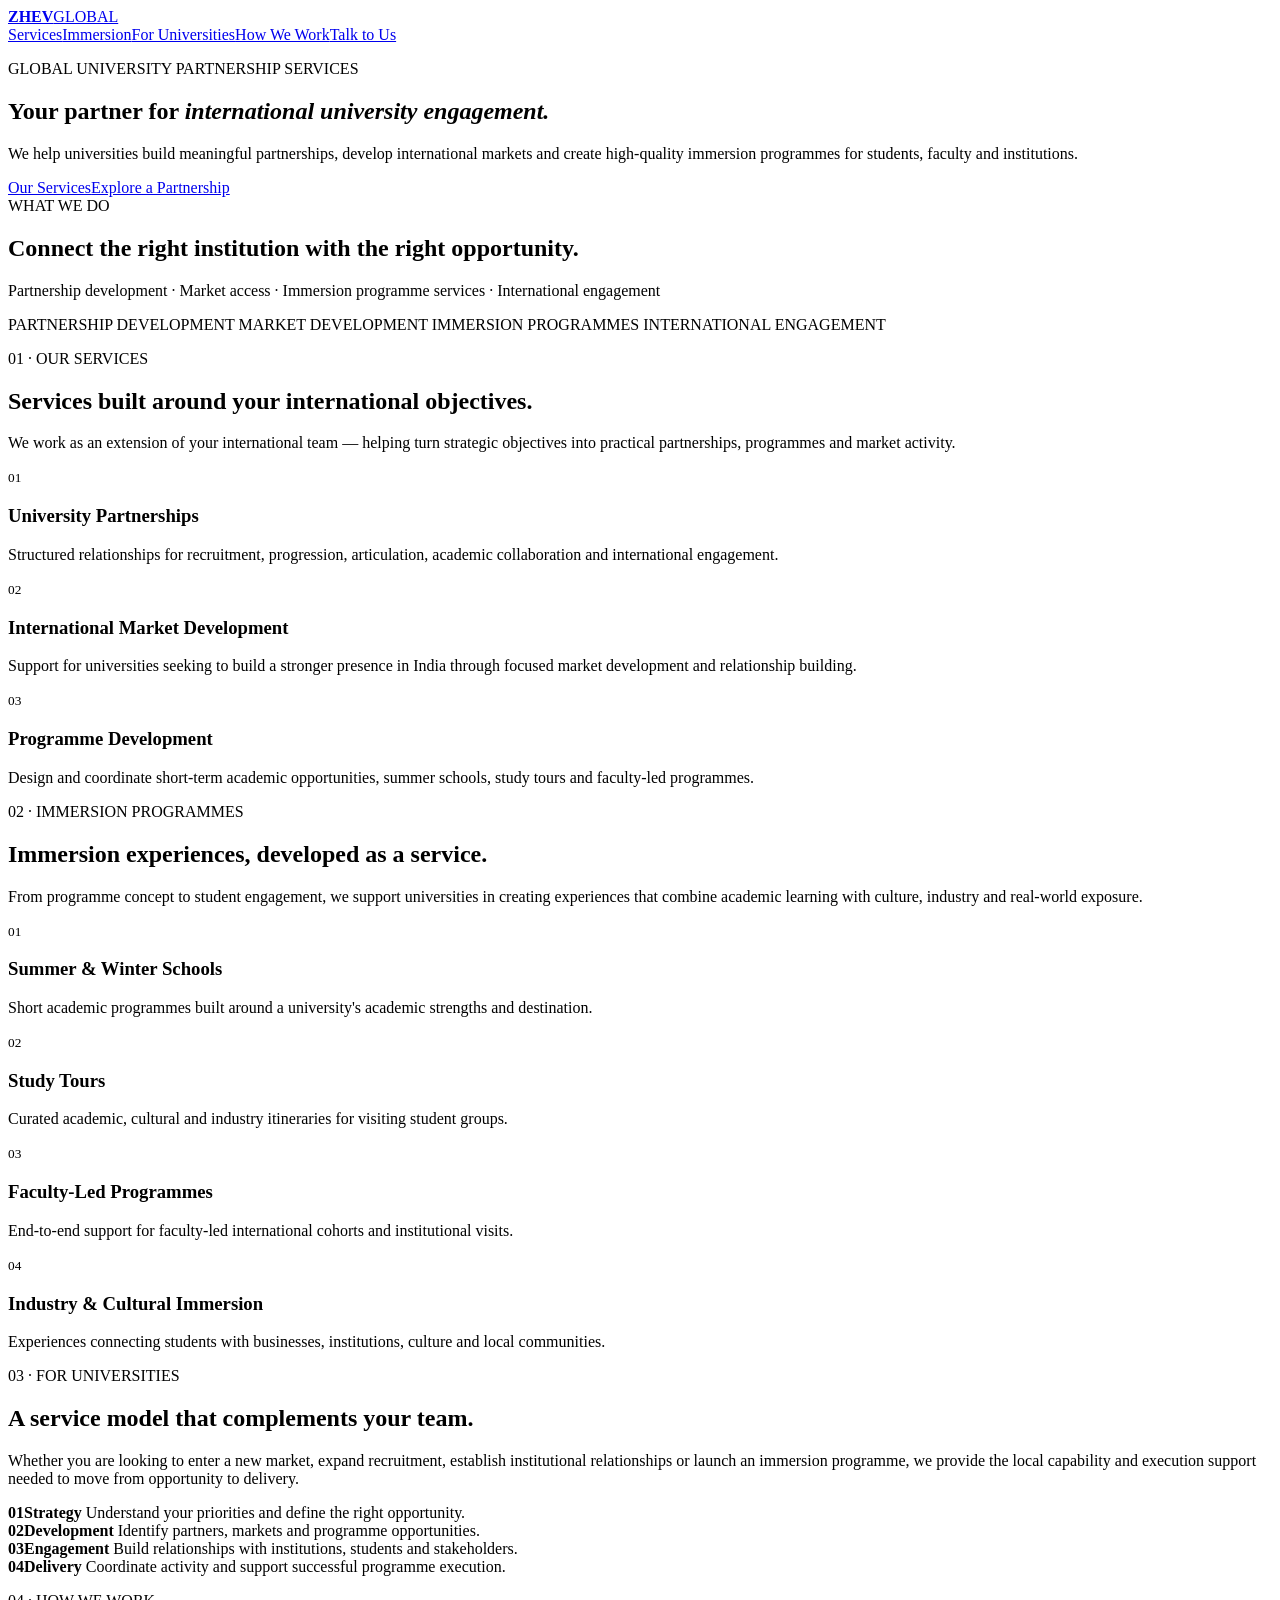
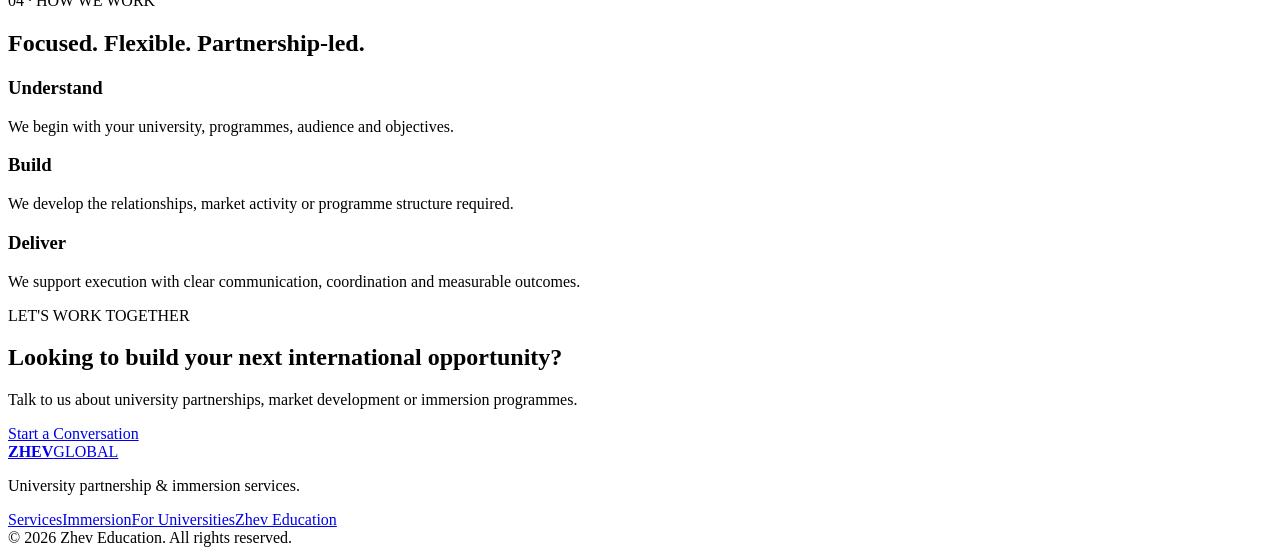
==== index.html @ 7d40e866 "Add Zhev Global service homepage" ====
<!doctype html><html lang="en"><head><meta charset="utf-8"><meta name="viewport" content="width=device-width,initial-scale=1"><meta name="description" content="Zhev Global provides university partnership, international market development and immersion programme services."><link rel="stylesheet" href="style.css"><title>Zhev Global | University Partnership & Immersion Services</title></head><body><header><div class="wrap nav"><a class="logo" href="#top"><b>ZHEV</b><span>GLOBAL</span></a><nav><a href="#services">Services</a><a href="#immersion">Immersion</a><a href="#universities">For Universities</a><a href="#process">How We Work</a><a class="contact" href="#contact">Talk to Us</a></nav></div></header><main id="top"><section class="hero"><div class="wrap grid"><div><p class="eyebrow">GLOBAL UNIVERSITY PARTNERSHIP SERVICES</p><h1>Your partner for <em>international university engagement.</em></h1><p class="intro">We help universities build meaningful partnerships, develop international markets and create high-quality immersion programmes for students, faculty and institutions.</p><div class="buttons"><a class="btn primary" href="#services">Our Services</a><a class="btn secondary" href="#contact">Explore a Partnership</a></div></div><div class="statement"><span>WHAT WE DO</span><h2>Connect the right institution with the right opportunity.</h2><div class="line"></div><p>Partnership development · Market access · Immersion programme services · International engagement</p></div></div></section><section class="bar"><div class="wrap">PARTNERSHIP DEVELOPMENT <i></i> MARKET DEVELOPMENT <i></i> IMMERSION PROGRAMMES <i></i> INTERNATIONAL ENGAGEMENT</div></section><section class="section" id="services"><div class="wrap"><p class="eyebrow">01 · OUR SERVICES</p><div class="heading"><h2>Services built around your international objectives.</h2><p>We work as an extension of your international team — helping turn strategic objectives into practical partnerships, programmes and market activity.</p></div><div class="cards"><article><small>01</small><h3>University Partnerships</h3><p>Structured relationships for recruitment, progression, articulation, academic collaboration and international engagement.</p></article><article><small>02</small><h3>International Market Development</h3><p>Support for universities seeking to build a stronger presence in India through focused market development and relationship building.</p></article><article><small>03</small><h3>Programme Development</h3><p>Design and coordinate short-term academic opportunities, summer schools, study tours and faculty-led programmes.</p></article></div></div></section><section class="section dark" id="immersion"><div class="wrap"><p class="eyebrow gold">02 · IMMERSION PROGRAMMES</p><div class="heading"><h2>Immersion experiences, developed as a service.</h2><p>From programme concept to student engagement, we support universities in creating experiences that combine academic learning with culture, industry and real-world exposure.</p></div><div class="features"><div><small>01</small><h3>Summer & Winter Schools</h3><p>Short academic programmes built around a university's academic strengths and destination.</p></div><div><small>02</small><h3>Study Tours</h3><p>Curated academic, cultural and industry itineraries for visiting student groups.</p></div><div><small>03</small><h3>Faculty-Led Programmes</h3><p>End-to-end support for faculty-led international cohorts and institutional visits.</p></div><div><small>04</small><h3>Industry & Cultural Immersion</h3><p>Experiences connecting students with businesses, institutions, culture and local communities.</p></div></div></div></section><section class="section" id="universities"><div class="wrap split"><div><p class="eyebrow">03 · FOR UNIVERSITIES</p><h2>A service model that complements your team.</h2><p>Whether you are looking to enter a new market, expand recruitment, establish institutional relationships or launch an immersion programme, we provide the local capability and execution support needed to move from opportunity to delivery.</p></div><div class="points"><div><b>01</b><span><strong>Strategy</strong> Understand your priorities and define the right opportunity.</span></div><div><b>02</b><span><strong>Development</strong> Identify partners, markets and programme opportunities.</span></div><div><b>03</b><span><strong>Engagement</strong> Build relationships with institutions, students and stakeholders.</span></div><div><b>04</b><span><strong>Delivery</strong> Coordinate activity and support successful programme execution.</span></div></div></div></section><section class="section pale" id="process"><div class="wrap"><p class="eyebrow">04 · HOW WE WORK</p><h2>Focused. Flexible. Partnership-led.</h2><div class="values"><div><h3>Understand</h3><p>We begin with your university, programmes, audience and objectives.</p></div><div><h3>Build</h3><p>We develop the relationships, market activity or programme structure required.</p></div><div><h3>Deliver</h3><p>We support execution with clear communication, coordination and measurable outcomes.</p></div></div></div></section><section class="cta" id="contact"><div class="wrap ctaflex"><div><p class="eyebrow light">LET'S WORK TOGETHER</p><h2>Looking to build your next international opportunity?</h2><p>Talk to us about university partnerships, market development or immersion programmes.</p></div><a class="btn white" href="mailto:info@zheveducation.com?subject=Global%20Partnership%20Services">Start a Conversation</a></div></section></main><footer><div class="wrap foot"><div><a class="logo" href="#top"><b>ZHEV</b><span>GLOBAL</span></a><p>University partnership & immersion services.</p></div><div class="links"><a href="#services">Services</a><a href="#immersion">Immersion</a><a href="#universities">For Universities</a><a href="https://zheveducation.com">Zhev Education</a></div></div><div class="wrap copyright">© 2026 Zhev Education. All rights reserved.</div></footer></body></html>
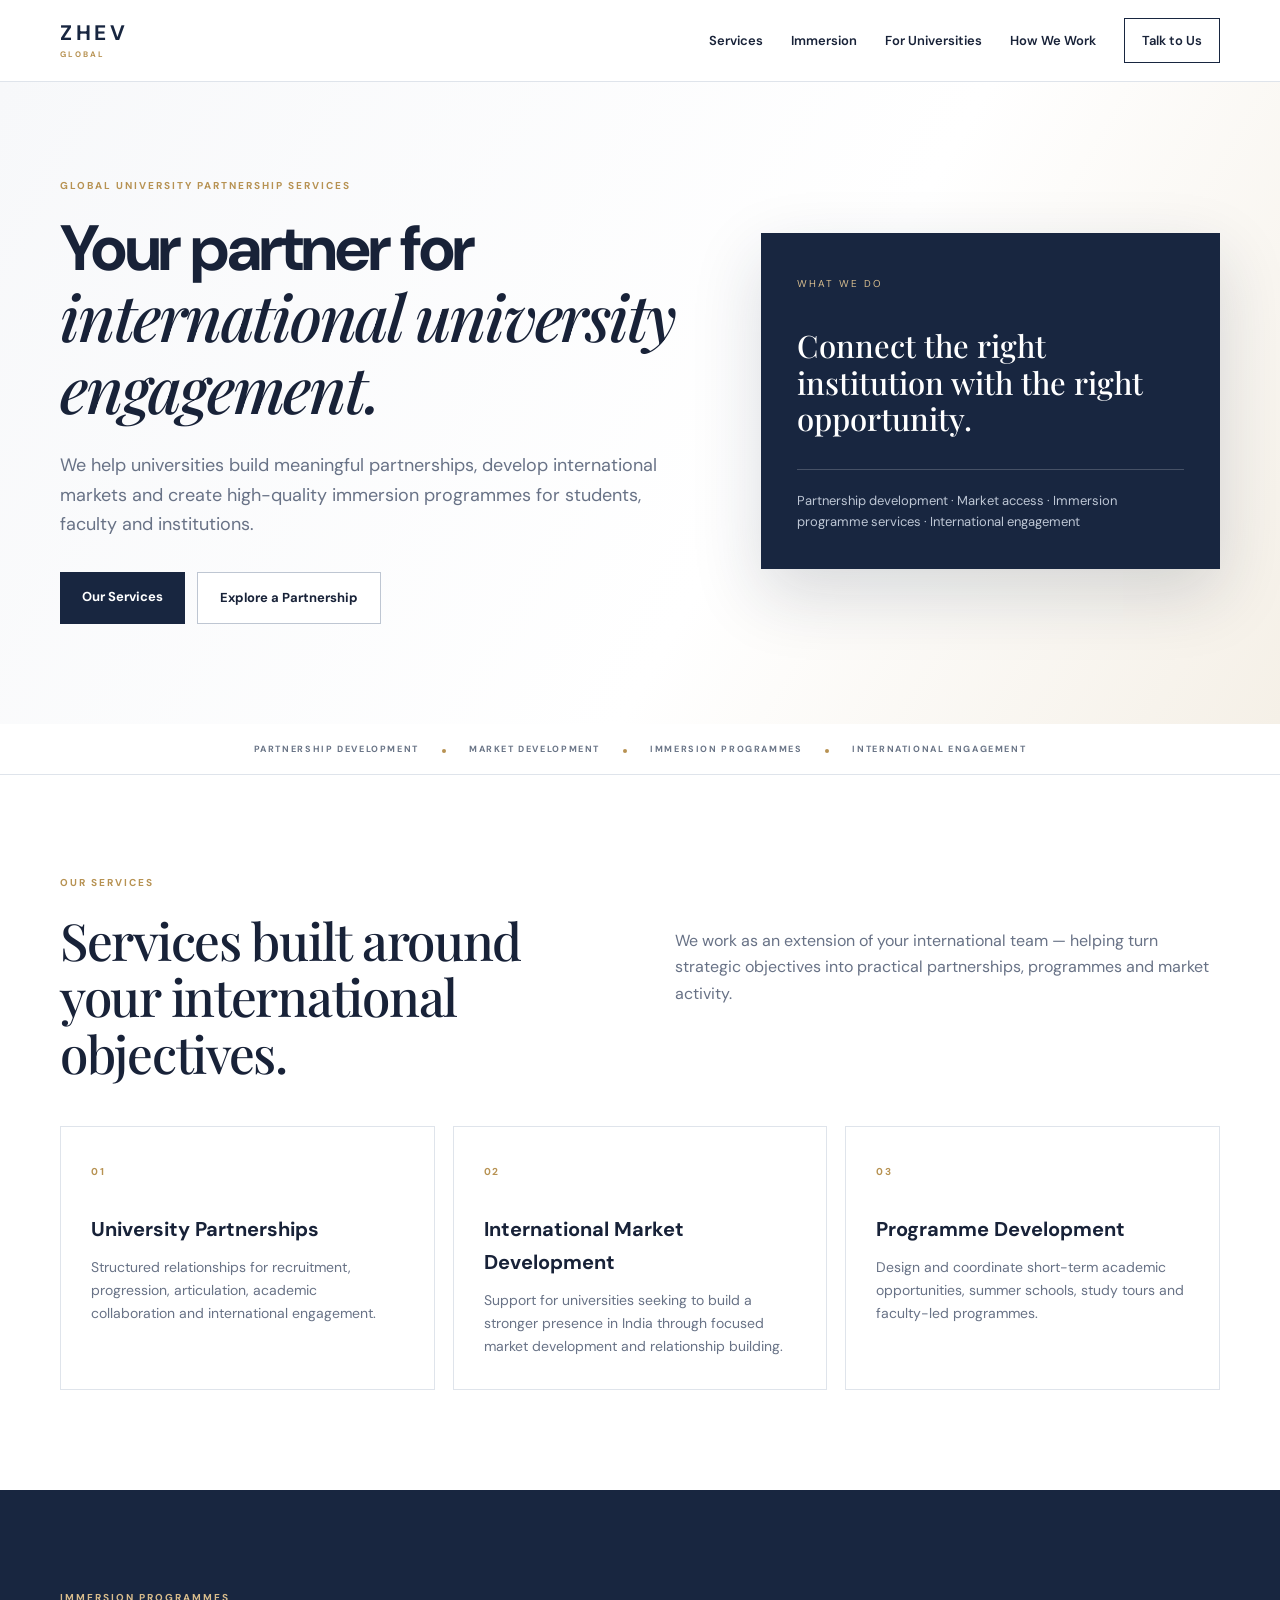
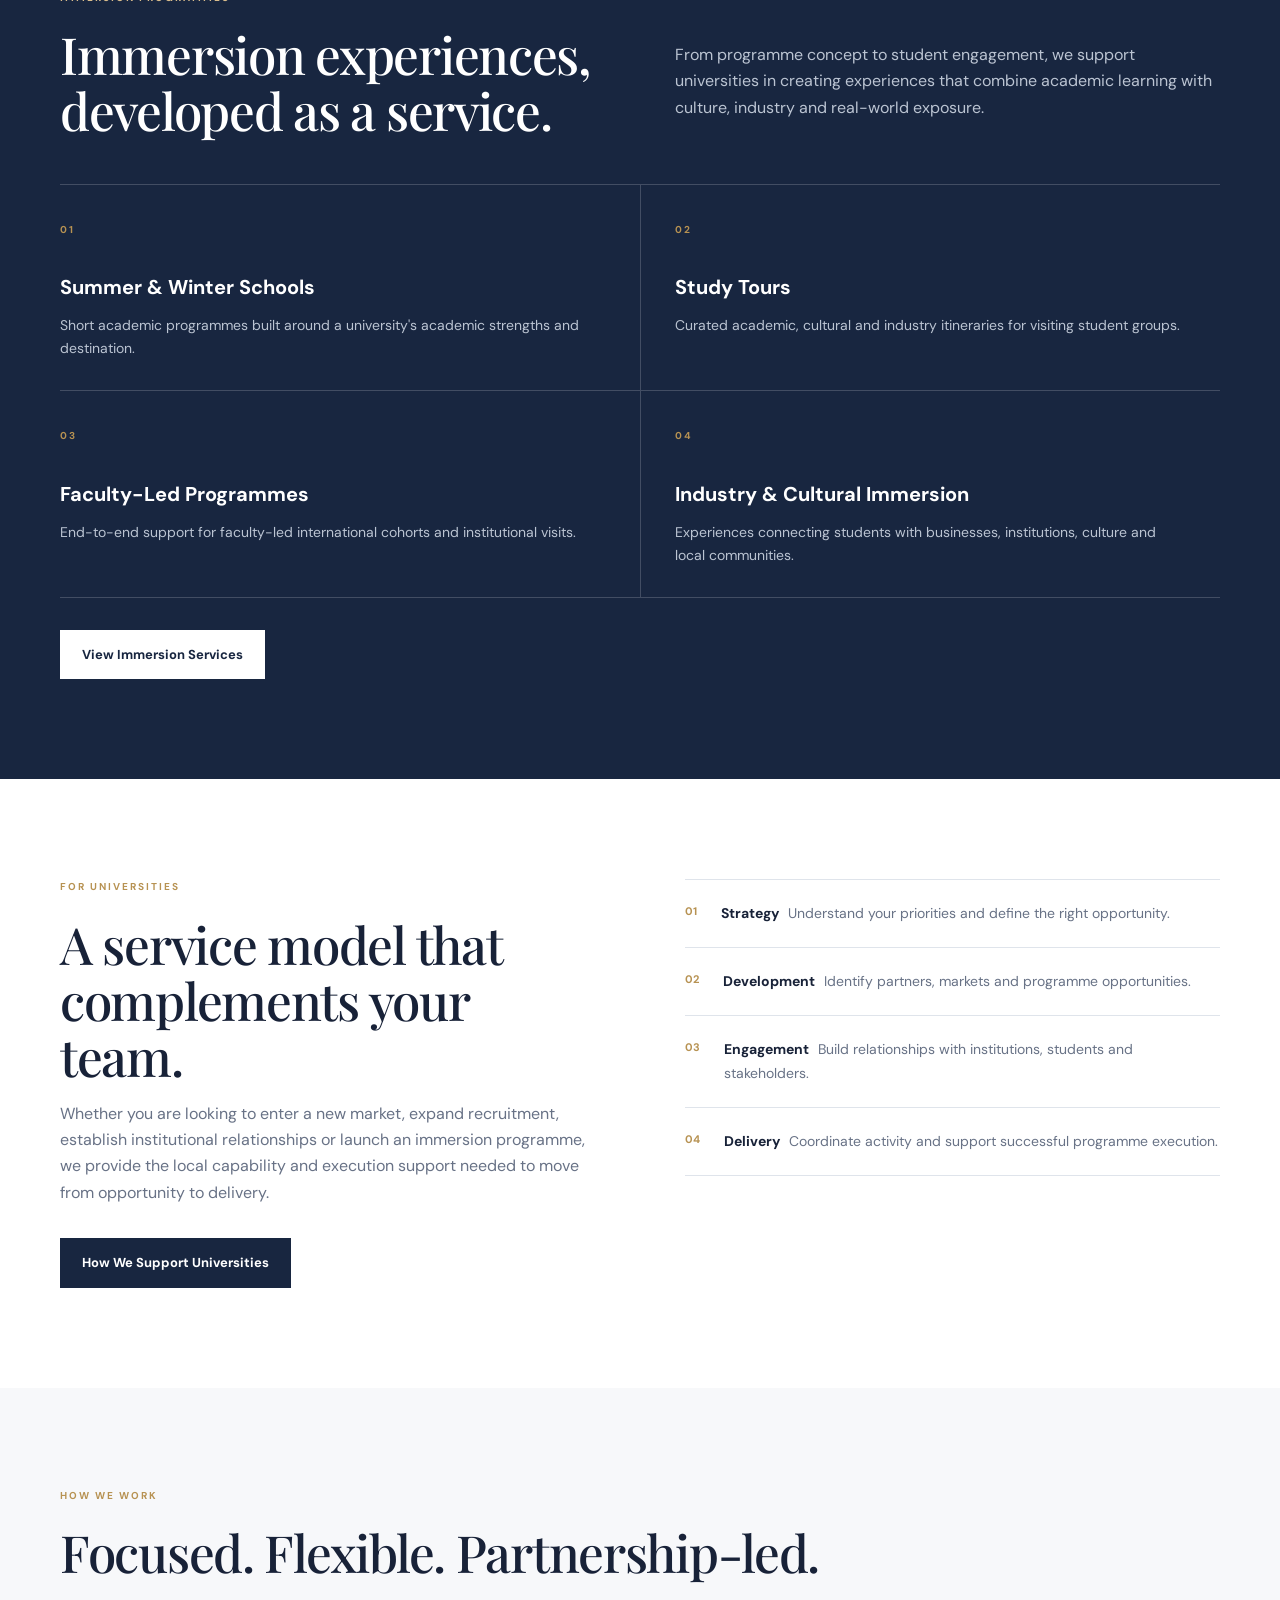
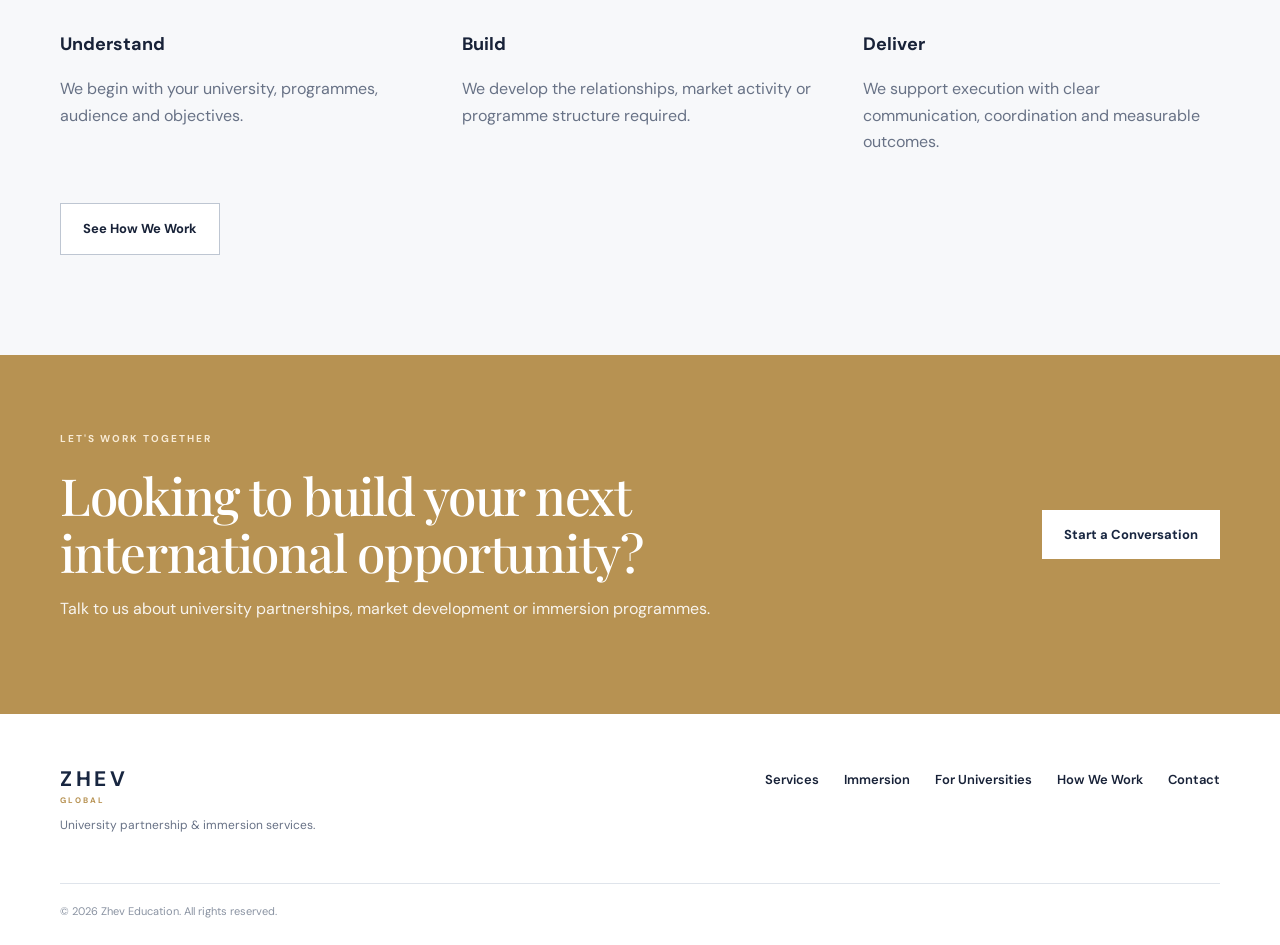
==== commit f08ee7b1: "Convert homepage navigation to multi-page" ====
--- a/index.html
+++ b/index.html
@@ -1 +1 @@
-<!doctype html><html lang="en"><head><meta charset="utf-8"><meta name="viewport" content="width=device-width,initial-scale=1"><meta name="description" content="Zhev Global provides university partnership, international market development and immersion programme services."><link rel="stylesheet" href="style.css"><title>Zhev Global | University Partnership & Immersion Services</title></head><body><header><div class="wrap nav"><a class="logo" href="#top"><b>ZHEV</b><span>GLOBAL</span></a><nav><a href="#services">Services</a><a href="#immersion">Immersion</a><a href="#universities">For Universities</a><a href="#process">How We Work</a><a class="contact" href="#contact">Talk to Us</a></nav></div></header><main id="top"><section class="hero"><div class="wrap grid"><div><p class="eyebrow">GLOBAL UNIVERSITY PARTNERSHIP SERVICES</p><h1>Your partner for <em>international university engagement.</em></h1><p class="intro">We help universities build meaningful partnerships, develop international markets and create high-quality immersion programmes for students, faculty and institutions.</p><div class="buttons"><a class="btn primary" href="#services">Our Services</a><a class="btn secondary" href="#contact">Explore a Partnership</a></div></div><div class="statement"><span>WHAT WE DO</span><h2>Connect the right institution with the right opportunity.</h2><div class="line"></div><p>Partnership development · Market access · Immersion programme services · International engagement</p></div></div></section><section class="bar"><div class="wrap">PARTNERSHIP DEVELOPMENT <i></i> MARKET DEVELOPMENT <i></i> IMMERSION PROGRAMMES <i></i> INTERNATIONAL ENGAGEMENT</div></section><section class="section" id="services"><div class="wrap"><p class="eyebrow">01 · OUR SERVICES</p><div class="heading"><h2>Services built around your international objectives.</h2><p>We work as an extension of your international team — helping turn strategic objectives into practical partnerships, programmes and market activity.</p></div><div class="cards"><article><small>01</small><h3>University Partnerships</h3><p>Structured relationships for recruitment, progression, articulation, academic collaboration and international engagement.</p></article><article><small>02</small><h3>International Market Development</h3><p>Support for universities seeking to build a stronger presence in India through focused market development and relationship building.</p></article><article><small>03</small><h3>Programme Development</h3><p>Design and coordinate short-term academic opportunities, summer schools, study tours and faculty-led programmes.</p></article></div></div></section><section class="section dark" id="immersion"><div class="wrap"><p class="eyebrow gold">02 · IMMERSION PROGRAMMES</p><div class="heading"><h2>Immersion experiences, developed as a service.</h2><p>From programme concept to student engagement, we support universities in creating experiences that combine academic learning with culture, industry and real-world exposure.</p></div><div class="features"><div><small>01</small><h3>Summer & Winter Schools</h3><p>Short academic programmes built around a university's academic strengths and destination.</p></div><div><small>02</small><h3>Study Tours</h3><p>Curated academic, cultural and industry itineraries for visiting student groups.</p></div><div><small>03</small><h3>Faculty-Led Programmes</h3><p>End-to-end support for faculty-led international cohorts and institutional visits.</p></div><div><small>04</small><h3>Industry & Cultural Immersion</h3><p>Experiences connecting students with businesses, institutions, culture and local communities.</p></div></div></div></section><section class="section" id="universities"><div class="wrap split"><div><p class="eyebrow">03 · FOR UNIVERSITIES</p><h2>A service model that complements your team.</h2><p>Whether you are looking to enter a new market, expand recruitment, establish institutional relationships or launch an immersion programme, we provide the local capability and execution support needed to move from opportunity to delivery.</p></div><div class="points"><div><b>01</b><span><strong>Strategy</strong> Understand your priorities and define the right opportunity.</span></div><div><b>02</b><span><strong>Development</strong> Identify partners, markets and programme opportunities.</span></div><div><b>03</b><span><strong>Engagement</strong> Build relationships with institutions, students and stakeholders.</span></div><div><b>04</b><span><strong>Delivery</strong> Coordinate activity and support successful programme execution.</span></div></div></div></section><section class="section pale" id="process"><div class="wrap"><p class="eyebrow">04 · HOW WE WORK</p><h2>Focused. Flexible. Partnership-led.</h2><div class="values"><div><h3>Understand</h3><p>We begin with your university, programmes, audience and objectives.</p></div><div><h3>Build</h3><p>We develop the relationships, market activity or programme structure required.</p></div><div><h3>Deliver</h3><p>We support execution with clear communication, coordination and measurable outcomes.</p></div></div></div></section><section class="cta" id="contact"><div class="wrap ctaflex"><div><p class="eyebrow light">LET'S WORK TOGETHER</p><h2>Looking to build your next international opportunity?</h2><p>Talk to us about university partnerships, market development or immersion programmes.</p></div><a class="btn white" href="mailto:info@zheveducation.com?subject=Global%20Partnership%20Services">Start a Conversation</a></div></section></main><footer><div class="wrap foot"><div><a class="logo" href="#top"><b>ZHEV</b><span>GLOBAL</span></a><p>University partnership & immersion services.</p></div><div class="links"><a href="#services">Services</a><a href="#immersion">Immersion</a><a href="#universities">For Universities</a><a href="https://zheveducation.com">Zhev Education</a></div></div><div class="wrap copyright">© 2026 Zhev Education. All rights reserved.</div></footer></body></html>+<!doctype html><html lang="en"><head><meta charset="utf-8"><meta name="viewport" content="width=device-width,initial-scale=1"><meta name="description" content="Zhev Global provides university partnership, international market development and immersion programme services."><link rel="stylesheet" href="style.css"><title>Zhev Global | University Partnership & Immersion Services</title></head><body><header><div class="wrap nav"><a class="logo" href="index.html"><b>ZHEV</b><span>GLOBAL</span></a><nav><a href="services.html">Services</a><a href="immersion.html">Immersion</a><a href="universities.html">For Universities</a><a href="process.html">How We Work</a><a class="contact" href="contact.html">Talk to Us</a></nav></div></header><main id="top"><section class="hero"><div class="wrap grid"><div><p class="eyebrow">GLOBAL UNIVERSITY PARTNERSHIP SERVICES</p><h1>Your partner for <em>international university engagement.</em></h1><p class="intro">We help universities build meaningful partnerships, develop international markets and create high-quality immersion programmes for students, faculty and institutions.</p><div class="buttons"><a class="btn primary" href="services.html">Our Services</a><a class="btn secondary" href="contact.html">Explore a Partnership</a></div></div><div class="statement"><span>WHAT WE DO</span><h2>Connect the right institution with the right opportunity.</h2><div class="line"></div><p>Partnership development · Market access · Immersion programme services · International engagement</p></div></div></section><section class="bar"><div class="wrap">PARTNERSHIP DEVELOPMENT <i></i> MARKET DEVELOPMENT <i></i> IMMERSION PROGRAMMES <i></i> INTERNATIONAL ENGAGEMENT</div></section><section class="section" id="services"><div class="wrap"><p class="eyebrow">OUR SERVICES</p><div class="heading"><h2>Services built around your international objectives.</h2><p>We work as an extension of your international team — helping turn strategic objectives into practical partnerships, programmes and market activity.</p></div><div class="cards"><article><small>01</small><h3>University Partnerships</h3><p>Structured relationships for recruitment, progression, articulation, academic collaboration and international engagement.</p></article><article><small>02</small><h3>International Market Development</h3><p>Support for universities seeking to build a stronger presence in India through focused market development and relationship building.</p></article><article><small>03</small><h3>Programme Development</h3><p>Design and coordinate short-term academic opportunities, summer schools, study tours and faculty-led programmes.</p></article></div></div></section><section class="section dark"><div class="wrap"><p class="eyebrow gold">IMMERSION PROGRAMMES</p><div class="heading"><h2>Immersion experiences, developed as a service.</h2><p>From programme concept to student engagement, we support universities in creating experiences that combine academic learning with culture, industry and real-world exposure.</p></div><div class="features"><div><small>01</small><h3>Summer & Winter Schools</h3><p>Short academic programmes built around a university's academic strengths and destination.</p></div><div><small>02</small><h3>Study Tours</h3><p>Curated academic, cultural and industry itineraries for visiting student groups.</p></div><div><small>03</small><h3>Faculty-Led Programmes</h3><p>End-to-end support for faculty-led international cohorts and institutional visits.</p></div><div><small>04</small><h3>Industry & Cultural Immersion</h3><p>Experiences connecting students with businesses, institutions, culture and local communities.</p></div></div><div class="buttons"><a class="btn white" href="immersion.html">View Immersion Services</a></div></div></section><section class="section"><div class="wrap split"><div><p class="eyebrow">FOR UNIVERSITIES</p><h2>A service model that complements your team.</h2><p>Whether you are looking to enter a new market, expand recruitment, establish institutional relationships or launch an immersion programme, we provide the local capability and execution support needed to move from opportunity to delivery.</p><div class="buttons"><a class="btn primary" href="universities.html">How We Support Universities</a></div></div><div class="points"><div><b>01</b><span><strong>Strategy</strong> Understand your priorities and define the right opportunity.</span></div><div><b>02</b><span><strong>Development</strong> Identify partners, markets and programme opportunities.</span></div><div><b>03</b><span><strong>Engagement</strong> Build relationships with institutions, students and stakeholders.</span></div><div><b>04</b><span><strong>Delivery</strong> Coordinate activity and support successful programme execution.</span></div></div></div></section><section class="section pale"><div class="wrap"><p class="eyebrow">HOW WE WORK</p><h2>Focused. Flexible. Partnership-led.</h2><div class="values"><div><h3>Understand</h3><p>We begin with your university, programmes, audience and objectives.</p></div><div><h3>Build</h3><p>We develop the relationships, market activity or programme structure required.</p></div><div><h3>Deliver</h3><p>We support execution with clear communication, coordination and measurable outcomes.</p></div></div><div class="buttons"><a class="btn secondary" href="process.html">See How We Work</a></div></div></section><section class="cta"><div class="wrap ctaflex"><div><p class="eyebrow light">LET'S WORK TOGETHER</p><h2>Looking to build your next international opportunity?</h2><p>Talk to us about university partnerships, market development or immersion programmes.</p></div><a class="btn white" href="contact.html">Start a Conversation</a></div></section></main><footer><div class="wrap foot"><div><a class="logo" href="index.html"><b>ZHEV</b><span>GLOBAL</span></a><p>University partnership & immersion services.</p></div><div class="links"><a href="services.html">Services</a><a href="immersion.html">Immersion</a><a href="universities.html">For Universities</a><a href="process.html">How We Work</a><a href="contact.html">Contact</a></div></div><div class="wrap copyright">© 2026 Zhev Education. All rights reserved.</div></footer></body></html>
--- a/style.css
+++ b/style.css
@@ -0,0 +1 @@
+@import url('https://fonts.googleapis.com/css2?family=DM+Sans:wght@400;500;600;700&family=Playfair+Display:ital,wght@0,500;0,600;1,500;1,600&display=swap');:root{--ink:#182238;--muted:#687286;--paper:#f7f8fa;--line:#dfe4eb;--navy:#182640;--gold:#b79252;--white:#fff}*{box-sizing:border-box}html{scroll-behavior:smooth}body{margin:0;color:var(--ink);font-family:'DM Sans',Arial,sans-serif;line-height:1.65}a{transition:.2s}.wrap{width:min(1160px,calc(100% - 48px));margin:auto}header{height:82px;border-bottom:1px solid var(--line);background:#fff;position:sticky;top:0;z-index:10}.nav{height:100%;display:flex;justify-content:space-between;align-items:center}.logo{display:flex;flex-direction:column;text-decoration:none;color:var(--navy);line-height:1}.logo b{font-size:21px;letter-spacing:.17em}.logo span{font-size:8px;letter-spacing:.25em;color:var(--gold);font-weight:700;margin-top:6px}nav{display:flex;align-items:center;gap:28px}nav a,.links a{font-size:13px;text-decoration:none;color:var(--ink);font-weight:600}.contact{border:1px solid var(--navy);padding:11px 17px}.hero{padding:96px 0 100px;background:linear-gradient(120deg,#f7f8fa,#fff 60%,#f5f0e7)}.grid{display:grid;grid-template-columns:1.15fr .85fr;gap:80px;align-items:center}.eyebrow{font-size:10px;letter-spacing:.2em;font-weight:700;color:var(--gold);margin:0 0 20px}.hero h1,.pagehero h1{font-size:clamp(44px,5vw,70px);line-height:1.05;letter-spacing:-.035em;margin:0 0 25px}.hero em,.pagehero em,h2{font-family:'Playfair Display',Georgia,serif;font-weight:500}.intro{font-size:18px;color:var(--muted);max-width:690px}.buttons{display:flex;gap:12px;flex-wrap:wrap;margin-top:32px}.btn{display:inline-block;text-decoration:none;padding:14px 22px;font-size:13px;font-weight:700}.primary{background:var(--navy);color:#fff}.secondary{border:1px solid #bec6d2;color:var(--ink);background:#fff}.statement{background:var(--navy);color:#fff;padding:36px;box-shadow:0 25px 65px rgba(24,38,64,.16)}.statement>span{font-size:10px;letter-spacing:.2em;color:#d7bd8e}.statement h2{font-size:31px;line-height:1.18;margin:32px 0}.statement .line{height:1px;background:rgba(255,255,255,.2)}.statement p{color:#bdc6d4;font-size:13px;margin:20px 0 0}.bar{border-bottom:1px solid var(--line);padding:18px 0;color:#697486;font-size:9px;font-weight:700;letter-spacing:.18em}.bar .wrap{display:flex;justify-content:center;gap:23px;flex-wrap:wrap}.bar i{width:4px;height:4px;background:var(--gold);border-radius:50%;margin-top:7px}.section{padding:100px 0}.heading{display:grid;grid-template-columns:1fr 1fr;gap:70px;margin-bottom:45px}.heading h2,.split h2,.section> .wrap>h2,.cta h2{font-size:clamp(35px,4vw,52px);line-height:1.1;letter-spacing:-.025em;margin:0}.heading p,.split>div>p:not(.eyebrow),.values p{color:var(--muted);font-size:16px}.cards{display:grid;grid-template-columns:repeat(3,1fr);gap:18px}.cards article{border:1px solid var(--line);padding:30px;min-height:235px}.cards small,.features small,.service-list small{color:var(--gold);font-size:10px;letter-spacing:.16em;font-weight:700}.cards h3,.features h3{font-size:20px;margin:30px 0 10px}.cards p,.features p{font-size:14px;color:var(--muted);margin:0}.dark{background:var(--navy);color:#fff}.gold{color:#d9bd8c}.dark .heading p,.features p{color:#bbc4d2}.features{display:grid;grid-template-columns:1fr 1fr;border-top:1px solid rgba(255,255,255,.18)}.features>div{padding:30px 34px 30px 0;border-bottom:1px solid rgba(255,255,255,.18)}.features>div:nth-child(even){padding-left:34px;border-left:1px solid rgba(255,255,255,.18)}.split{display:grid;grid-template-columns:1fr 1fr;gap:90px}.points{border-top:1px solid var(--line)}.points div{display:flex;gap:24px;padding:22px 0;border-bottom:1px solid var(--line);font-size:14px;color:var(--muted)}.points b{color:var(--gold);font-size:11px}.points strong{color:var(--ink);margin-right:5px}.pale{background:var(--paper)}.pale> .wrap>h2{max-width:760px;margin-bottom:50px}.values{display:grid;grid-template-columns:repeat(3,1fr);gap:45px}.values h3{font-size:18px;margin:0 0 8px}.cta{padding:76px 0;background:var(--gold);color:#fff}.ctaflex{display:flex;align-items:center;justify-content:space-between;gap:50px}.light{color:#f8ebd5}.cta h2{max-width:720px}.cta p:not(.eyebrow){opacity:.9}.white{background:#fff;color:var(--navy)}footer{background:#fff}.foot{display:flex;justify-content:space-between;gap:40px;padding:55px 0 35px}.foot p{color:var(--muted);font-size:12px}.links{display:flex;gap:25px;align-items:flex-start}.copyright{border-top:1px solid var(--line);padding:18px 0 25px;color:#8a93a2;font-size:11px}.pagehero{padding:90px 0 85px;background:linear-gradient(120deg,#f7f8fa,#fff 60%,#f5f0e7)}.pagehero .intro{max-width:760px}.darkhero{background:var(--navy);color:#fff}.darkhero .intro{color:#bbc4d2}.service-list{display:grid;gap:0}.service-list article{padding:42px 0;border-top:1px solid var(--line);max-width:900px}.service-list article:last-child{border-bottom:1px solid var(--line)}.service-list h2{font-size:32px;margin:12px 0}.service-list p{color:var(--muted);font-size:16px;max-width:760px}.service-list ul{display:grid;grid-template-columns:1fr 1fr;gap:8px 35px;padding-left:18px;color:var(--muted);font-size:14px}.service-list.compact{grid-template-columns:1fr 1fr;gap:20px}.service-list.compact article{border:1px solid var(--line);padding:30px;max-width:none}.service-list.compact article:last-child{border-bottom:1px solid var(--line)}.service-list.compact h2{font-size:25px}.wide-feature{margin-top:20px;padding:42px;background:var(--navy);color:#fff}.wide-feature h2{font-size:34px;margin:12px 0}.wide-feature p{color:#bbc4d2;max-width:760px}.process-list article{display:grid;grid-template-columns:70px 1fr;gap:25px;padding:35px 0;border-top:1px solid var(--line);max-width:900px}.process-list article:last-child{border-bottom:1px solid var(--line)}.process-list span{color:var(--gold);font-size:12px;font-weight:700}.process-list h2{font-size:34px;margin:0 0 8px}.process-list p{color:var(--muted);max-width:720px}.contactgrid{display:grid;grid-template-columns:1fr 1fr;gap:90px;align-items:start}.contactgrid>div>p:not(.eyebrow){color:var(--muted);font-size:16px}.contactbox{border:1px solid var(--line);padding:35px;display:flex;flex-direction:column;gap:10px}.contactbox span{font-size:10px;letter-spacing:.18em;color:var(--gold);font-weight:700;margin-top:5px}.contactbox a:not(.btn){color:var(--ink);font-size:18px;font-weight:600;text-decoration:none;margin-bottom:18px}.contactbox p{color:var(--muted);margin:0 0 20px}@media(max-width:800px){nav a:not(.contact){display:none}.hero,.pagehero{padding:65px 0}.grid,.heading,.split,.contactgrid{grid-template-columns:1fr;gap:35px}.hero h1,.pagehero h1{font-size:45px}.cards,.values,.service-list.compact{grid-template-columns:1fr}.features{grid-template-columns:1fr}.features>div:nth-child(even){padding-left:0;border-left:0}.service-list ul{grid-template-columns:1fr}.section{padding:70px 0}.ctaflex,.foot{flex-direction:column;align-items:flex-start}.links{flex-wrap:wrap}.wrap{width:min(100% - 32px,1160px)}}
